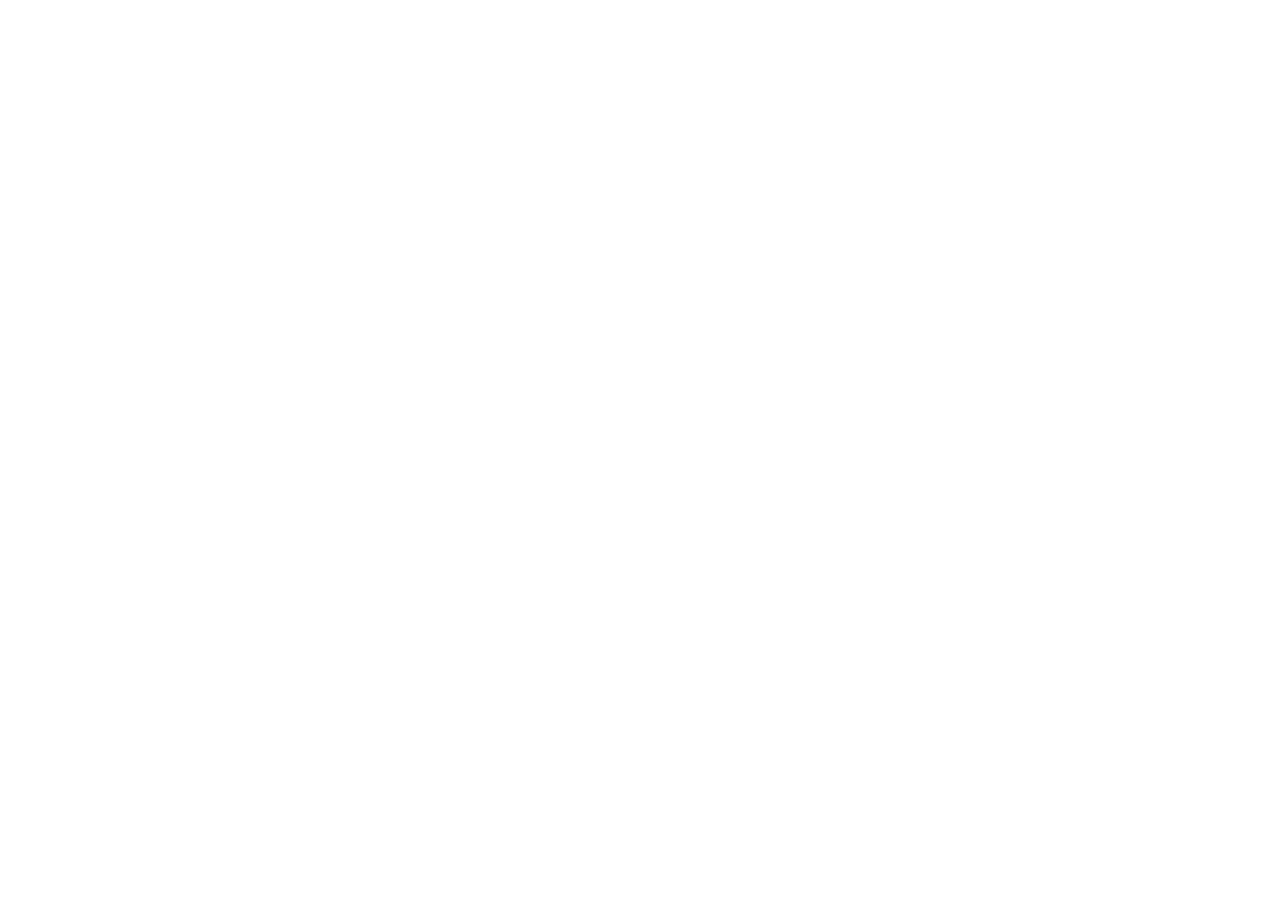
==== second.html @ 5698aa7a "init" ====
<!DOCTYPE html>
<html lang="en">
  <head>
    <meta charset="UTF-8" />
    <meta name="viewport" content="width=device-width, initial-scale=1.0" />
    <meta http-equiv="X-UA-Compatible" content="ie=edge" />
    <title>Document</title>
  </head>
  <body></body>
</html>
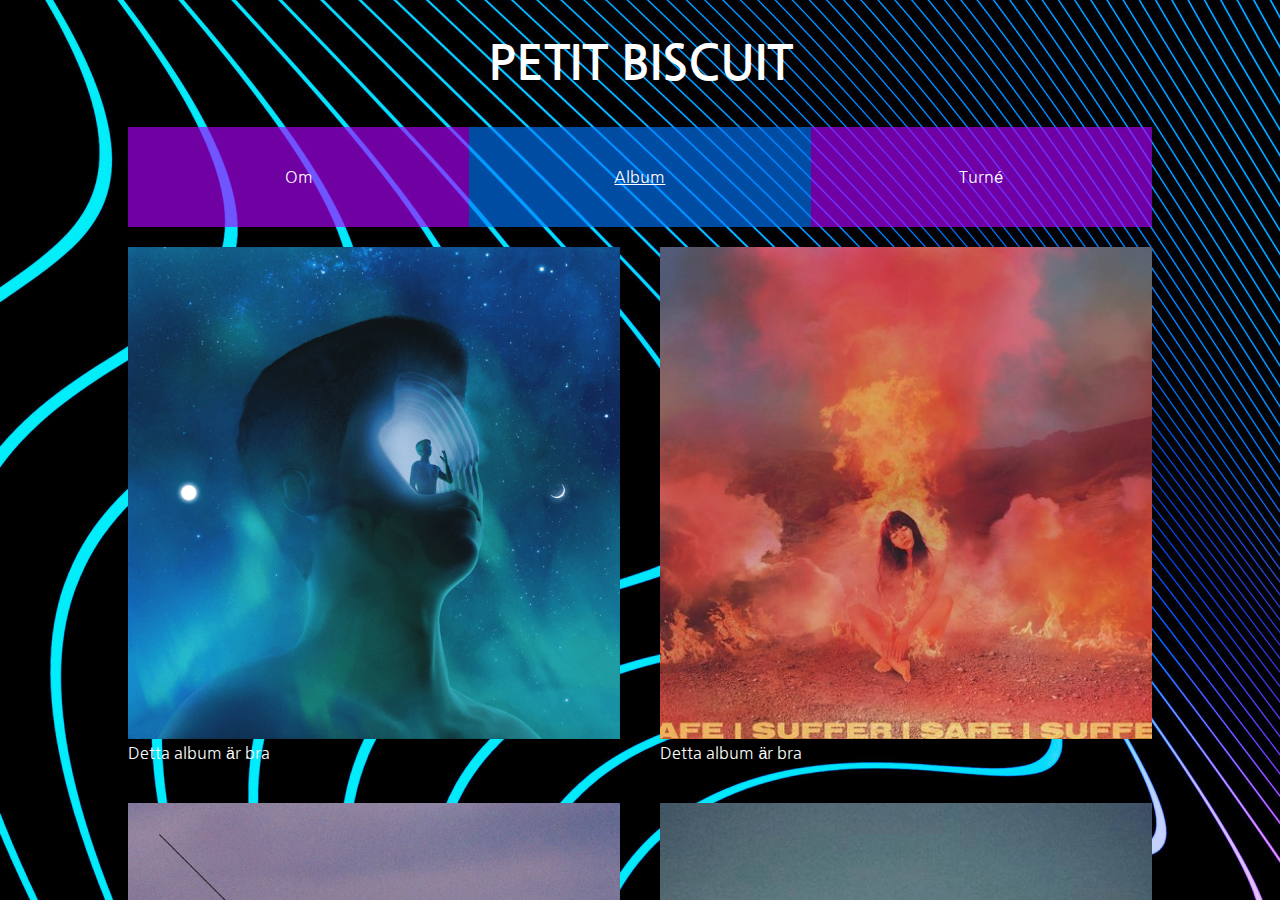
==== commit dbbde123: "started on project" ====
--- a/second.html
+++ b/second.html
@@ -4,7 +4,43 @@
     <meta charset="UTF-8" />
     <meta name="viewport" content="width=device-width, initial-scale=1.0" />
     <meta http-equiv="X-UA-Compatible" content="ie=edge" />
-    <title>Document</title>
+    <link
+      href="https://fonts.googleapis.com/css?family=Nanum+Gothic&display=swap"
+      rel="stylesheet"
+    />
+    <link rel="stylesheet" href="style/style.css" />
+    <title>Sidan</title>
   </head>
-  <body></body>
+  <body>
+    <div class="background-start">
+      <div class="main-container">
+        <div class="header">
+          <h1>PETIT BISCUIT</h1>
+        </div>
+        <div class="menu-row">
+          <a href="./index.html" class="menu-option"> Om</a>
+          <a href="./second.html" class="menu-option" id="active"> Album</a>
+          <a href="./second.html" class="menu-option "> Turné</a>
+        </div>
+        <div class="albums">
+          <div class="album">
+            <img src="./resources/album1.png" alt="album1" />
+            <p>Detta album är bra</p>
+          </div>
+          <div class="album">
+            <img src="./resources/album2.jpg" alt="album1" />
+            <p>Detta album är bra</p>
+          </div>
+          <div class="album">
+            <img src="./resources/album3.png" alt="album1" />
+            <p>Detta album är bra</p>
+          </div>
+          <div class="album">
+            <img src="./resources/album4.jpeg" alt="album1" />
+            <p>Detta album är bra</p>
+          </div>
+        </div>
+      </div>
+    </div>
+  </body>
 </html>
--- a/style/style.css
+++ b/style/style.css
@@ -0,0 +1,138 @@
+* {
+  margin: 0;
+  padding: 0;
+  font-family: 'Nanum Gothic', sans-serif;
+}
+
+.background-start {
+  background-image: url('../resources/lines.jpg');
+
+  width: 100%;
+  height: 100%;
+  overflow: auto;
+  top: 0;
+  position: absolute;
+  display: grid;
+  justify-content: center;
+}
+
+.main-container {
+  width: 80vw;
+  max-width: 1400px;
+  display: inline-block;
+}
+
+.header {
+  padding: 40px 0;
+  width: 100%;
+  grid-area: header;
+  display: grid;
+  justify-content: center;
+  align-items: flex-end;
+  text-align: center;
+  background: transparent;
+}
+
+.header > h1 {
+  font-size: 3em;
+  color: white;
+}
+
+.menu-row {
+  display: flex;
+}
+
+.menu-row a {
+  display: block;
+  text-decoration: none;
+  text-align: center;
+  width: 33.33%;
+  height: 100px;
+  line-height: 100px;
+  color: white;
+  background: rgba(174, 0, 255, 0.637);
+  transition-duration: 200ms;
+  user-select: none;
+  cursor: pointer;
+}
+
+#active {
+  background: rgba(0, 119, 255, 0.637);
+  text-decoration: underline;
+}
+
+.menu-option:hover {
+  background: #00000044;
+}
+
+.intro-row {
+  display: flex;
+  height: 400px;
+  background: #00000088;
+}
+
+.intro-row > img {
+  height: 100%;
+  max-height: 30vw;
+  display: inline-block;
+}
+
+.intro {
+  width: 70%;
+  padding: 20px;
+  color: white;
+  font-size: 1.3em;
+}
+
+.albums {
+  display: flex;
+  width: 100%;
+  flex-wrap: wrap;
+  justify-content: space-between;
+}
+
+.album {
+  width: 48%;
+  margin: 20px 0;
+}
+
+.album img {
+  position: relative;
+  width: 100%;
+  height: auto;
+}
+
+.album p {
+  color: white;
+}
+
+@media only screen and (max-width: 750px) {
+  .intro-row {
+    flex-direction: column;
+    justify-self: center;
+    justify-items: center;
+  }
+  .intro-row > img {
+    width: 80vw;
+    max-height: unset;
+    margin: 0 auto;
+    justify-self: center;
+    height: auto;
+  }
+
+  .intro {
+    width: 100%;
+    padding: 0;
+    padding: 20px 0;
+  }
+
+  .menu-row a {
+    height: 70px;
+    line-height: 70px;
+  }
+
+  .album {
+    margin: 30px 0;
+    width: 100%;
+  }
+}
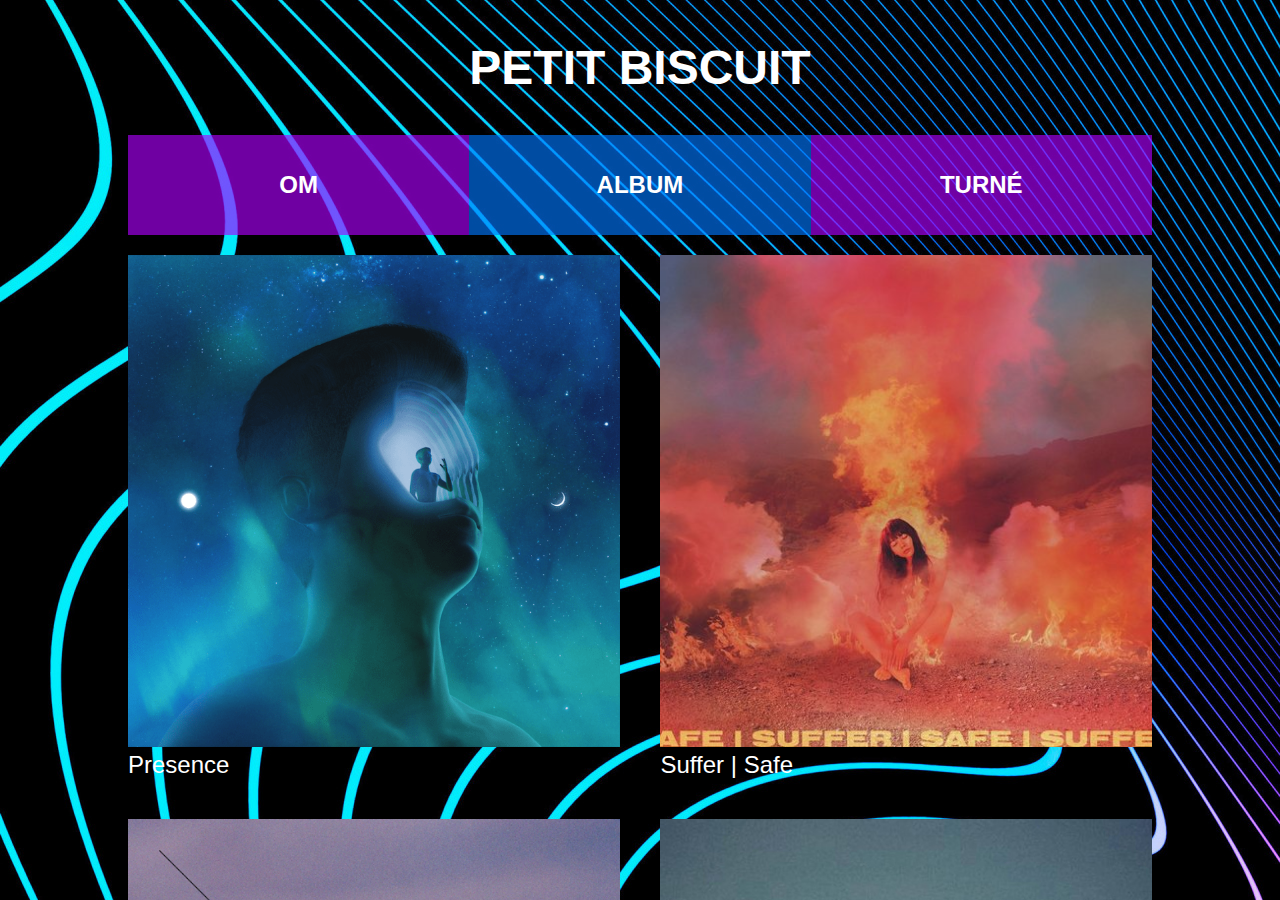
==== commit 65f31cfa: "small changes" ====
--- a/second.html
+++ b/second.html
@@ -18,26 +18,28 @@
           <h1>PETIT BISCUIT</h1>
         </div>
         <div class="menu-row">
-          <a href="./index.html" class="menu-option"> Om</a>
-          <a href="./second.html" class="menu-option" id="active"> Album</a>
-          <a href="./second.html" class="menu-option "> Turné</a>
+          <a href="./index.html" class="menu-option">OM</a>
+          <a href="./second.html" class="menu-option" id="active">ALBUM</a>
+          <a href="./second.html" class="menu-option ">TURNÉ</a>
         </div>
         <div class="albums">
           <div class="album">
             <img src="./resources/album1.png" alt="album1" />
-            <p>Detta album är bra</p>
+            <p>
+              Presence
+            </p>
           </div>
           <div class="album">
             <img src="./resources/album2.jpg" alt="album1" />
-            <p>Detta album är bra</p>
+            <p>Suffer | Safe</p>
           </div>
           <div class="album">
             <img src="./resources/album3.png" alt="album1" />
-            <p>Detta album är bra</p>
+            <p>Alone</p>
           </div>
           <div class="album">
             <img src="./resources/album4.jpeg" alt="album1" />
-            <p>Detta album är bra</p>
+            <p>Midnight Sky</p>
           </div>
         </div>
       </div>
--- a/style/style.css
+++ b/style/style.css
@@ -2,6 +2,7 @@
   margin: 0;
   padding: 0;
   font-family: 'Nanum Gothic', sans-serif;
+  font-family: 'Montserrat', sans-serif;
 }
 
 .background-start {
@@ -54,11 +55,15 @@
   transition-duration: 200ms;
   user-select: none;
   cursor: pointer;
+  font-size: 1.5em;
+  font-weight: bold;
 }
 
 #active {
   background: rgba(0, 119, 255, 0.637);
-  text-decoration: underline;
+  /* border-top-right-radius: 50px;
+  border-bottom-left-radius: 50px; */
+  /* text-decoration: underline; */
 }
 
 .menu-option:hover {
@@ -68,7 +73,7 @@
 .intro-row {
   display: flex;
   height: 400px;
-  background: #00000088;
+  background: #000000bb;
 }
 
 .intro-row > img {
@@ -104,6 +109,7 @@
 
 .album p {
   color: white;
+  font-size: 1.5em;
 }
 
 @media only screen and (max-width: 750px) {
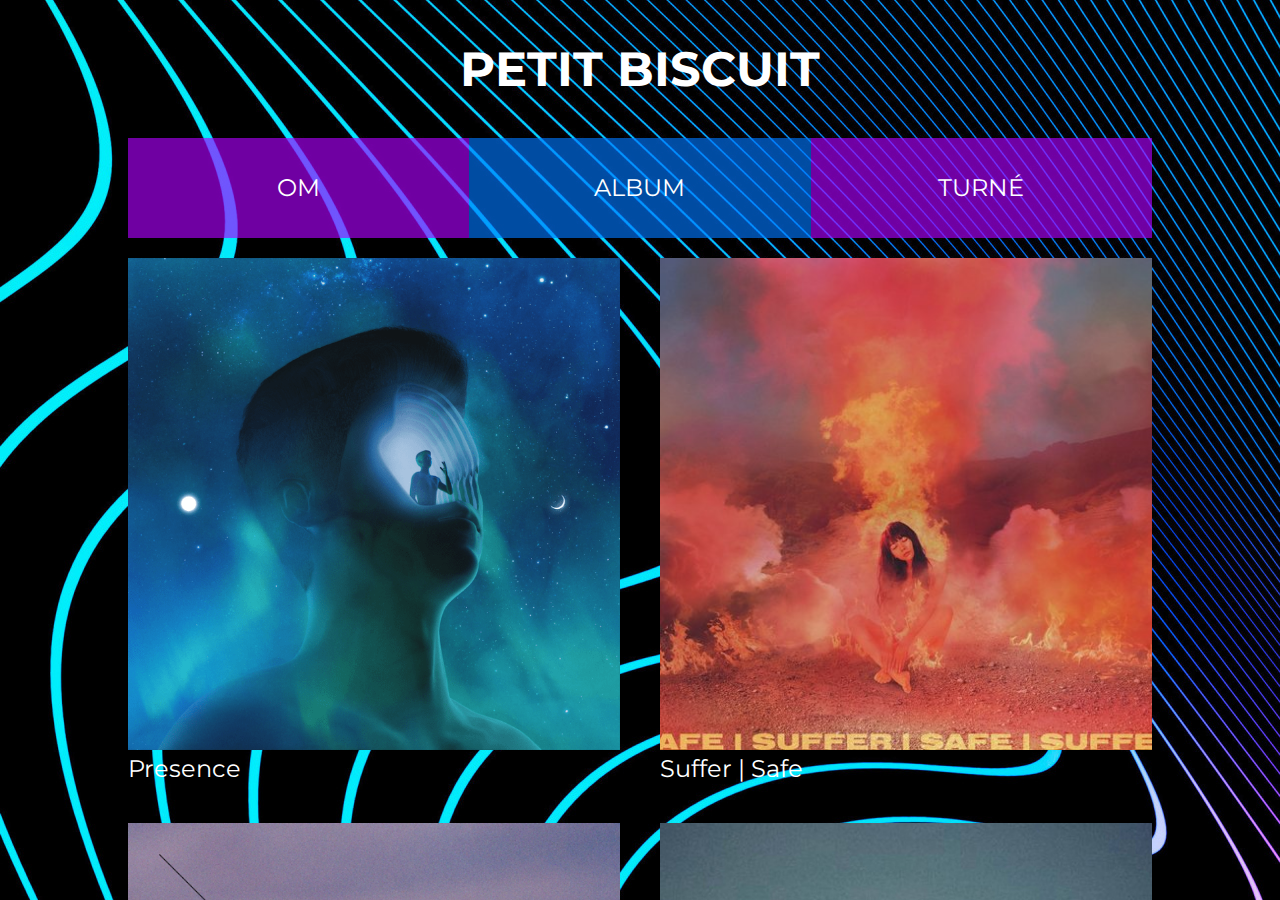
==== commit 3908d509: "started on tours" ====
--- a/second.html
+++ b/second.html
@@ -5,7 +5,7 @@
     <meta name="viewport" content="width=device-width, initial-scale=1.0" />
     <meta http-equiv="X-UA-Compatible" content="ie=edge" />
     <link
-      href="https://fonts.googleapis.com/css?family=Nanum+Gothic&display=swap"
+      href="https://fonts.googleapis.com/css?family=Montserrat&display=swap"
       rel="stylesheet"
     />
     <link rel="stylesheet" href="style/style.css" />
@@ -20,7 +20,7 @@
         <div class="menu-row">
           <a href="./index.html" class="menu-option">OM</a>
           <a href="./second.html" class="menu-option" id="active">ALBUM</a>
-          <a href="./second.html" class="menu-option ">TURNÉ</a>
+          <a href="./third.html" class="menu-option ">TURNÉ</a>
         </div>
         <div class="albums">
           <div class="album">
--- a/style/style.css
+++ b/style/style.css
@@ -56,7 +56,7 @@
   user-select: none;
   cursor: pointer;
   font-size: 1.5em;
-  font-weight: bold;
+  /* font-weight: bold; */
 }
 
 #active {
@@ -72,8 +72,10 @@
 
 .intro-row {
   display: flex;
-  height: 400px;
+  /* height: 400px; */
+  margin: 20px 0;
   background: #000000bb;
+  border: solid white 1px;
 }
 
 .intro-row > img {
